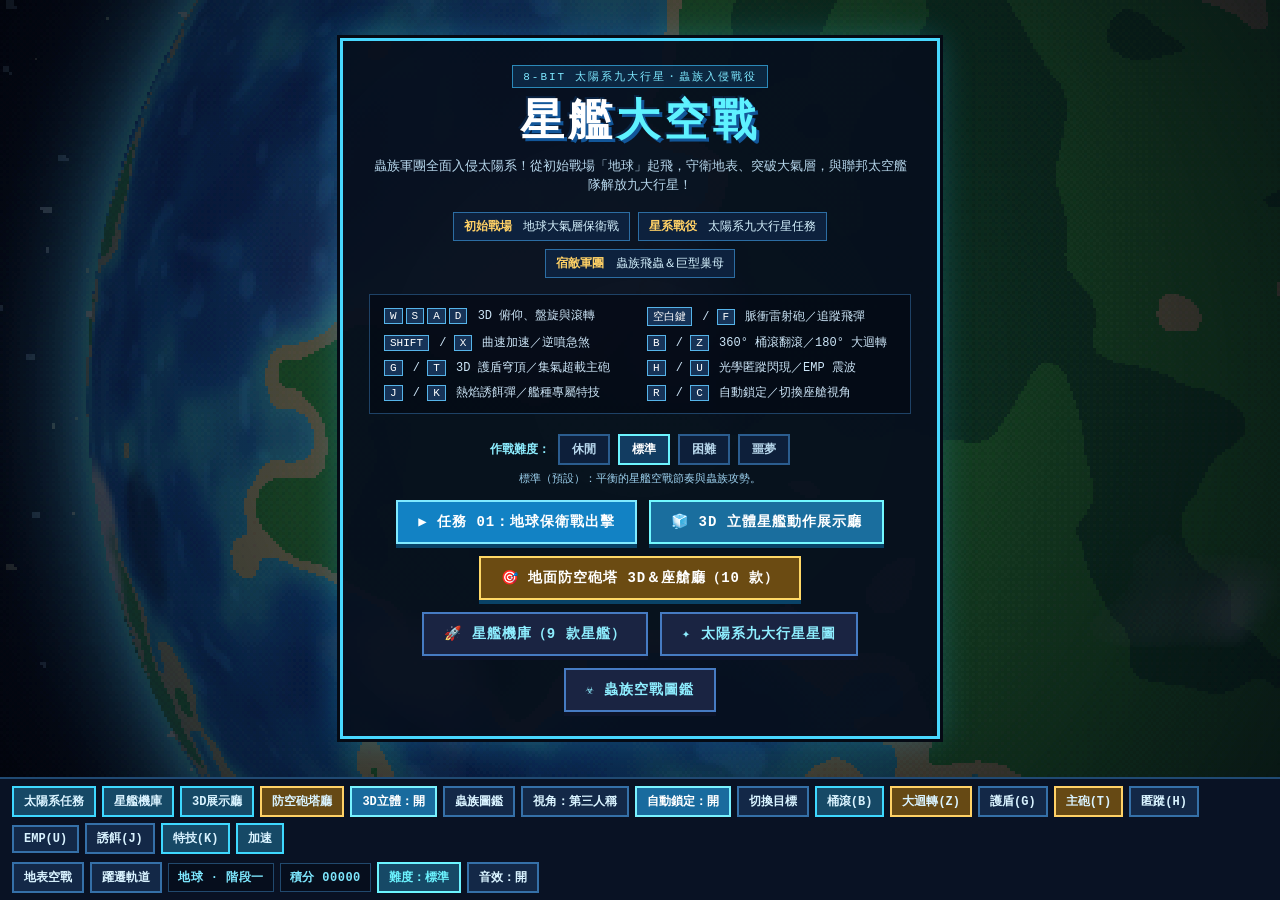
==== index.html @ 9f3e44ab "Initial deploy: Starship Air Combat web game" ====
<!DOCTYPE html>
<html lang="zh-Hant">
<head>
  <meta charset="UTF-8" />
  <meta name="viewport" content="width=device-width, initial-scale=1.0, maximum-scale=1.0, user-scalable=no" />
  <title>星艦大空戰｜太陽系九大行星蟲族戰役</title>
  <link rel="stylesheet" href="style.css" />
</head>
<body>
  <div id="game-shell">
    <!-- 雙層像素畫布：底層 WebGL 九大行星與太空，上層 3D 星艦／蟲族與座艙儀表 -->
    <div id="viewport-wrap">
      <canvas id="gl-canvas"></canvas>
      <canvas id="fx-canvas"></canvas>

      <!-- 高清晰科幻全息戰鬥 HUD 覆蓋層（敵人於上方、技能於底部、斜切裝甲全息風格） -->
      <div id="battle-hud" class="hidden">
        <!-- 四角全息護目鏡裝飾框線 -->
        <div class="visor-corner tl"></div>
        <div class="visor-corner tr"></div>
        <div class="visor-corner bl"></div>
        <div class="visor-corner br"></div>

        <!-- 左上：艦體核心全息儀表 -->
        <div id="hud-player" class="hud-panel sci-panel">
          <div class="hud-panel-head">
            <span class="hud-dot"></span>
            <span>艦體核心 // CORE</span>
            <span class="hud-tag cyan" id="hud-ship-name">微型戰機</span>
          </div>
          <div class="hud-row">
            <span class="hud-lbl cyan">護盾</span>
            <div class="hud-bar-track seg"><div id="hud-shield-fill" class="hud-bar-fill shield"></div></div>
            <span id="hud-shield-val" class="hud-num">100</span>
          </div>
          <div class="hud-row">
            <span class="hud-lbl green">裝甲</span>
            <div class="hud-bar-track seg"><div id="hud-hp-fill" class="hud-bar-fill hp"></div></div>
            <span id="hud-hp-val" class="hud-num">100</span>
          </div>
          <div class="hud-subrow">
            <span class="hud-tag warn" id="hud-missiles">飛彈 6/6</span>
            <span class="hud-mini-status" id="hud-lock-state">火控：連線中</span>
          </div>
        </div>

        <!-- 正上方：蟲族生體鎖定掃描儀（顯示敵人於上方） -->
        <div id="hud-target" class="hud-panel sci-panel target-panel hidden">
          <div class="hud-target-icon-wrap">
            <div id="hud-target-sprite" class="hud-target-sprite"></div>
            <div class="bio-scanline"></div>
          </div>
          <div class="hud-target-info">
            <div class="hud-target-top">
              <span id="hud-target-name" class="hud-target-name">飛螳</span>
              <span id="hud-target-lock" class="hud-lock-pill">鎖定完成</span>
              <span id="hud-target-dist" class="hud-target-dist">850m</span>
            </div>
            <div class="hud-bar-track seg target-track">
              <div id="hud-target-hp-fill" class="hud-bar-fill enemy"></div>
            </div>
            <div class="hud-target-bot">
              <span id="hud-target-act" class="hud-target-act">拍翼巡航</span>
              <span id="hud-target-pct" class="hud-num">100%</span>
            </div>
          </div>
        </div>

        <!-- 右上：軌道航電遙測儀表 -->
        <div id="hud-flight" class="hud-panel sci-panel flight-panel">
          <div class="hud-panel-head">
            <span class="hud-dot amber"></span>
            <span>航電遙測 // NAV</span>
            <span class="hud-diff-tag" id="hud-diff-badge">標準</span>
          </div>
          <div class="hud-telemetry"><span>速度</span><strong id="hud-speed">744</strong></div>
          <div class="hud-thrust-track"><div id="hud-thrust-fill" class="hud-thrust-fill"></div></div>
          <div class="hud-telemetry"><span>高度</span><strong id="hud-alt">480m</strong></div>
          <div class="hud-telemetry"><span>空域</span><strong id="hud-zone" class="gold">地球・地表</strong></div>
          <div id="hud-boost-tag" class="hud-boost-tag hidden">⚡ 曲速引擎超載中</div>
        </div>

        <!-- 正下方：8 項科幻戰術技能甲板（移至最下方，附動態冷卻條） -->
        <div id="hud-skills">
          <button class="skill-chip ready" data-skill="roll" id="sk-roll"><span class="sk-key"><i class="sk-kbd">B</i>桶滾</span><span class="sk-st">就緒</span><span class="sk-prog"></span></button>
          <button class="skill-chip ready" data-skill="uturn" id="sk-uturn"><span class="sk-key"><i class="sk-kbd">Z</i>迴轉</span><span class="sk-st">就緒</span><span class="sk-prog"></span></button>
          <button class="skill-chip ready" data-skill="shield" id="sk-shield"><span class="sk-key"><i class="sk-kbd">G</i>護盾</span><span class="sk-st">就緒</span><span class="sk-prog"></span></button>
          <button class="skill-chip ready" data-skill="beam" id="sk-beam"><span class="sk-key"><i class="sk-kbd">T</i>主砲</span><span class="sk-st">就緒</span><span class="sk-prog"></span></button>
          <button class="skill-chip ready" data-skill="cloak" id="sk-cloak"><span class="sk-key"><i class="sk-kbd">H</i>匿蹤</span><span class="sk-st">就緒</span><span class="sk-prog"></span></button>
          <button class="skill-chip ready" data-skill="emp" id="sk-emp"><span class="sk-key"><i class="sk-kbd">U</i>EMP</span><span class="sk-st">就緒</span><span class="sk-prog"></span></button>
          <button class="skill-chip ready" data-skill="flares" id="sk-flares"><span class="sk-key"><i class="sk-kbd">J</i>誘餌</span><span class="sk-st">就緒</span><span class="sk-prog"></span></button>
          <button class="skill-chip ready" data-skill="overdrive" id="sk-overdrive"><span class="sk-key"><i class="sk-kbd">K</i>特技</span><span class="sk-st">就緒</span><span class="sk-prog"></span></button>
        </div>
      </div>

      <!-- 頂部艦隊無線電通訊列 -->
      <div id="comms-bar" class="hidden">
        <div class="comms-badge" id="comms-sender">艦隊總部</div>
        <div class="comms-text" id="comms-text">星艦引擎預熱完成，準備出擊！</div>
      </div>

      <!-- 敵軍蟲族巢母血量條 -->
      <div id="boss-bar" class="hidden">
        <div class="boss-label">
          <span id="boss-name">先鋒蟲族巢母・吞噬者</span>
          <span id="boss-pct">100%</span>
        </div>
        <div class="boss-track">
          <div class="boss-fill" id="boss-fill"></div>
        </div>
      </div>

      <!-- 開始畫面 -->
      <div id="title-overlay" class="overlay">
        <div class="title-card">
          <div class="pixel-tag">8-BIT 太陽系九大行星・蟲族入侵戰役</div>
          <h1>星艦<span>大空戰</span></h1>
          <p class="subtitle">蟲族軍團全面入侵太陽系！從初始戰場「地球」起飛，守衛地表、突破大氣層，與聯邦太空艦隊解放九大行星！</p>

          <div class="stage-preview">
            <div class="stage-pill"><span>初始戰場</span> 地球大氣層保衛戰</div>
            <div class="stage-pill"><span>星系戰役</span> 太陽系九大行星任務</div>
            <div class="stage-pill"><span>宿敵軍團</span> 蟲族飛蟲＆巨型巢母</div>
          </div>

          <div class="controls-grid">
            <div><kbd>W</kbd><kbd>S</kbd><kbd>A</kbd><kbd>D</kbd> 3D 俯仰、盤旋與滾轉</div>
            <div><kbd>空白鍵</kbd> / <kbd>F</kbd> 脈衝雷射砲／追蹤飛彈</div>
            <div><kbd>SHIFT</kbd> / <kbd>X</kbd> 曲速加速／逆噴急煞</div>
            <div><kbd>B</kbd> / <kbd>Z</kbd> 360° 桶滾翻滾／180° 大迴轉</div>
            <div><kbd>G</kbd> / <kbd>T</kbd> 3D 護盾穹頂／集氣超載主砲</div>
            <div><kbd>H</kbd> / <kbd>U</kbd> 光學匿蹤閃現／EMP 震波</div>
            <div><kbd>J</kbd> / <kbd>K</kbd> 熱焰誘餌彈／艦種專屬特技</div>
            <div><kbd>R</kbd> / <kbd>C</kbd> 自動鎖定／切換座艙視角</div>
          </div>

          <div class="diff-selector" id="title-diff-selector">
            <span class="diff-title">作戰難度：</span>
            <button class="diff-btn" data-diff="easy">休閒</button>
            <button class="diff-btn active" data-diff="normal">標準</button>
            <button class="diff-btn" data-diff="hard">困難</button>
            <button class="diff-btn" data-diff="hell">噩夢</button>
          </div>
          <div class="diff-desc" id="title-diff-desc">平衡的星艦空戰節奏與蟲族攻勢。</div>

          <div class="title-actions">
            <button id="btn-start" class="pixel-btn primary">▶ 任務 01：地球保衛戰出擊</button>
            <a href="starships_3d.html" class="pixel-btn primary" style="text-decoration:none;background:#1a6e9e;border-color:#72f8ff;">🧊 3D 立體星艦動作展示廳</a>
            <a href="turrets_3d.html" class="pixel-btn primary" style="text-decoration:none;background:#6b4b12;border-color:#ffd866;">🎯 地面防空砲塔 3D＆座艙廳（10 款）</a>
            <button id="btn-open-hangar-title" class="pixel-btn secondary">🚀 星艦機庫（9 款星艦）</button>
            <button id="btn-open-map-title" class="pixel-btn secondary">✦ 太陽系九大行星星圖</button>
            <button id="btn-open-bestiary-title" class="pixel-btn secondary">☣ 蟲族空戰圖鑑</button>
          </div>
        </div>
      </div>

      <!-- 聯邦星艦機庫（9 款自製 8-BIT 星艦選擇視窗） -->
      <div id="hangar-overlay" class="overlay hidden">
        <div class="mission-modal hangar-modal">
          <div class="mission-header">
            <div>
              <div class="pixel-tag">太陽系聯邦船塢 · 9 款 8-BIT 太空艦隊戰艦</div>
              <h2>聯邦星艦機庫（選擇駕駛座駕）</h2>
            </div>
            <div class="mission-header-right">
              <div class="liberation-pill" id="current-ship-pill">目前座駕：微型戰機</div>
              <a href="starships_3d.html" class="dock-btn accent" style="text-decoration:none;">🧊 3D 動作展示廳</a>
              <button id="btn-close-hangar" class="dock-btn">✕ 關閉</button>
            </div>
          </div>
          <p class="mission-intro">
            點擊任一款星艦立即切換為你的出擊座駕！其餘主力艦、戰列艦、巡洋艦、航空母艦與科學艦也會在太空軌道戰中以友軍艦隊身份並肩作戰！
          </p>
          <div id="hangar-grid" class="hangar-grid"></div>
        </div>
      </div>

      <!-- 蟲族生物階層圖鑑視窗 -->
      <div id="bestiary-overlay" class="overlay hidden">
        <div class="mission-modal bestiary-modal">
          <div class="mission-header">
            <div>
              <div class="pixel-tag">聯邦情報局檔案 · 3D 8-BIT ZERG AERIAL SWARM</div>
              <h2>蟲族 3D 立體空戰生物圖鑑（全 10 階 × 10 種動作）</h2>
            </div>
            <div class="mission-header-right">
              <div class="liberation-pill">3D 立體 8-BIT・10 動作實機動畫</div>
              <button id="btn-close-bestiary" class="dock-btn">✕ 關閉</button>
            </div>
          </div>
          <div id="bestiary-actions" class="bestiary-actions"></div>
          <div class="bestiary-scroll">
            <div id="bestiary-grid" class="bestiary-grid"></div>
          </div>
        </div>
      </div>

      <!-- 太陽系九大行星任務星圖視窗 -->
      <div id="mission-overlay" class="overlay hidden">
        <div class="mission-modal">
          <div class="mission-header">
            <div>
              <div class="pixel-tag">太陽系防禦指揮中心 · 蟲族入侵戰況</div>
              <h2>九大行星戰役星圖</h2>
            </div>
            <div class="mission-header-right">
              <div class="liberation-pill" id="liberation-progress">太陽系解放：0 / 9 行星</div>
              <button id="btn-close-map" class="dock-btn">✕ 關閉</button>
            </div>
          </div>
          <p class="mission-intro">
            【戰情簡報】跨星系蟲族自冥王星蟲洞湧入太陽系，首要目標直指人類母星「地球」。請優先完成地球防禦任務，再逐一光復九大行星！
            <span class="future-note">（已預留擴充架構：後續將加入「地表防空射擊戰艦」、「大型星艦砲塔射擊」與自訂戰艦／蟲族圖檔）</span>
          </p>
          <div id="mission-grid" class="mission-grid"></div>
        </div>
      </div>

      <!-- 結算畫面 -->
      <div id="end-overlay" class="overlay hidden">
        <div class="title-card">
          <div class="pixel-tag" id="end-tag">作戰任務報告</div>
          <h2 id="end-title">行星防線光復！</h2>
          <p id="end-desc" class="subtitle"></p>
          <div class="stats-row">
            <div class="stat-box"><span>殲滅蟲族單位</span><strong id="stat-kills">0</strong></div>
            <div class="stat-box"><span>擊沉大型巢艦</span><strong id="stat-caps">0</strong></div>
            <div class="stat-box"><span>作戰總積分</span><strong id="stat-score">0</strong></div>
          </div>
          <div class="title-actions">
            <button id="btn-next-mission" class="pixel-btn primary hidden">▶ 前往下一行星任務</button>
            <button id="btn-restart" class="pixel-btn secondary">↻ 重打本行星任務</button>
            <button id="btn-open-map-end" class="pixel-btn secondary">✦ 太陽系星圖</button>
          </div>
        </div>
      </div>
    </div>

    <!-- 底部復古控制台 -->
    <div id="control-dock">
      <div class="dock-group">
        <button id="btn-missions" class="dock-btn accent" title="開啟太陽系九大行星任務星圖">太陽系任務</button>
        <button id="btn-hangar" class="dock-btn accent" title="開啟 9 款聯邦星艦機庫">星艦機庫</button>
        <a href="starships_3d.html" class="dock-btn accent" style="text-decoration:none;" title="開啟 3D 立體星艦 14 種動作展示廳">3D展示廳</a>
        <a href="turrets_3d.html" class="dock-btn warn" style="text-decoration:none;" title="開啟 10 款地面防空砲塔 3D、動作圖與坐進座艙射擊模擬">防空砲塔廳</a>
        <button id="btn-3d-mode" class="dock-btn active" title="切換 3D 立體模型 / 2D 像素圖示">3D立體：開</button>
        <button id="btn-bestiary" class="dock-btn" title="檢視全 10 階空戰蟲族圖鑑">蟲族圖鑑</button>
        <button id="btn-cam" class="dock-btn" title="切換視角 (C)">視角：第三人稱</button>
        <button id="btn-autolock" class="dock-btn active" title="自動鎖定開關 (R)">自動鎖定：開</button>
        <button id="btn-next-target" class="dock-btn" title="切換鎖定目標 (Tab)">切換目標</button>
        <button id="btn-roll" class="dock-btn accent" title="360° 桶滾閃避翻滾 (B)">桶滾(B)</button>
        <button id="btn-uturn" class="dock-btn warn" title="180° 戰術大迴轉 (Z)">大迴轉(Z)</button>
        <button id="btn-shield" class="dock-btn" title="展開 3D 能量護盾穹頂 (G)">護盾(G)</button>
        <button id="btn-beam" class="dock-btn warn" title="集氣超載貫穿主砲 (T)">主砲(T)</button>
        <button id="btn-cloak" class="dock-btn" title="光學匿蹤與相位閃現 (H)">匿蹤(H)</button>
        <button id="btn-emp" class="dock-btn" title="釋放 EMP 電磁震波 (U)">EMP(U)</button>
        <button id="btn-flares" class="dock-btn" title="施放熱焰誘餌彈 (J)">誘餌(J)</button>
        <button id="btn-overdrive" class="dock-btn accent" title="艦種專屬特技展開 (K)">特技(K)</button>
        <button id="btn-boost" class="dock-btn accent" title="按住加速推進 (Shift)">加速</button>
      </div>
      <div class="dock-group">
        <button id="btn-zone-earth" class="dock-btn" title="返回本行星地表空戰區">地表空戰</button>
        <button id="btn-zone-space" class="dock-btn" title="直接飛升至本行星軌道艦隊戰區">躍遷軌道</button>
        <span class="dock-readout" id="dock-mission">地球 · 階段一</span>
        <span class="dock-readout" id="dock-score">積分 00000</span>
        <button id="btn-diff" class="dock-btn accent" title="點擊切換遊戲難度（休閒／標準／困難／噩夢）">難度：標準</button>
        <button id="btn-fire-laser" class="dock-btn danger mobile-only">雷射砲</button>
        <button id="btn-fire-missile" class="dock-btn warn mobile-only">追蹤飛彈</button>
        <button id="btn-mute" class="dock-btn" title="音效開關 (M)">音效：開</button>
      </div>
    </div>

    <!-- 觸控虛擬搖桿（行動裝置自動顯示） -->
    <div id="touch-pad" class="hidden">
      <div id="touch-knob"></div>
    </div>
  </div>

  <!-- 模組腳本 -->
  <script src="js/math.js"></script>
  <script src="js/audio.js"></script>
  <script src="js/missions.js"></script>
  <script src="js/sprites.js"></script>
  <script src="js/planet_gl.js"></script>
  <script src="js/models.js"></script>
  <script src="js/renderer3d.js"></script>
  <script src="js/cockpit.js"></script>
  <script src="js/game.js"></script>
</body>
</html>
---- style.css ----
* {
  box-sizing: border-box;
  margin: 0;
  padding: 0;
  user-select: none;
  -webkit-user-select: none;
}

html, body {
  width: 100%;
  height: 100%;
  overflow: hidden;
  background: #050811;
  color: #e6f4ff;
  font-family: "Courier New", "Consolas", "Noto Sans TC", monospace;
}

#game-shell {
  width: 100vw;
  height: 100vh;
  display: flex;
  flex-direction: column;
  background: #060a14;
}

#viewport-wrap {
  position: relative;
  flex: 1;
  width: 100%;
  overflow: hidden;
  background: #02040a;
}

#gl-canvas,
#fx-canvas {
  position: absolute;
  inset: 0;
  width: 100%;
  height: 100%;
  display: block;
  image-rendering: pixelated;
  image-rendering: crisp-edges;
}

#fx-canvas {
  pointer-events: auto;
  cursor: crosshair;
}

/* Radio Comms Bar (cleanly stacked below top Enemy Target HUD) */
#comms-bar {
  position: absolute;
  top: 90px;
  left: 50%;
  transform: translateX(-50%);
  z-index: 15;
  display: flex;
  align-items: center;
  gap: 10px;
  background: rgba(6, 16, 32, 0.92);
  border: 2px solid #38d9ff;
  box-shadow: 0 0 0 2px #040812, 0 4px 16px rgba(0, 0, 0, 0.65);
  padding: 5px 12px;
  max-width: min(520px, 86vw);
  pointer-events: none;
}

.comms-badge {
  background: #1790d0;
  color: #fff;
  font-size: 11px;
  font-weight: 700;
  letter-spacing: 1px;
  padding: 2px 7px;
  white-space: nowrap;
}

.comms-badge.alert {
  background: #d93848;
  animation: blink 0.7s steps(2, start) infinite;
}

.comms-text {
  font-size: 12px;
  line-height: 1.35;
  color: #e6f9ff;
  letter-spacing: 0.5px;
}

@keyframes blink {
  50% { opacity: 0.45; }
}

/* Boss Health Bar */
#boss-bar {
  position: absolute;
  top: 132px;
  left: 50%;
  transform: translateX(-50%);
  z-index: 14;
  width: min(360px, 50vw);
  background: rgba(14, 6, 12, 0.92);
  border: 2px solid #ff4757;
  padding: 4px 8px;
  pointer-events: none;
}

/* Crisp High-Contrast Sci-Fi Holographic Battle HUD Overlay */
#battle-hud {
  position: absolute;
  inset: 0;
  z-index: 13;
  pointer-events: none;
}

/* Subtle Sci-Fi Visor Corner Brackets */
.visor-corner {
  position: absolute;
  width: 24px;
  height: 24px;
  border-color: rgba(78, 224, 255, 0.42);
  border-style: solid;
  pointer-events: none;
}
.visor-corner.tl { top: 4px; left: 4px; border-width: 2px 0 0 2px; }
.visor-corner.tr { top: 4px; right: 4px; border-width: 2px 2px 0 0; }
.visor-corner.bl { bottom: 4px; left: 4px; border-width: 0 0 2px 2px; }
.visor-corner.br { bottom: 4px; right: 4px; border-width: 0 2px 2px 0; }

.hud-panel {
  position: absolute;
  background:
    repeating-linear-gradient(
      0deg,
      rgba(90, 225, 255, 0.035) 0px,
      rgba(90, 225, 255, 0.035) 1px,
      transparent 1px,
      transparent 3px
    ),
    linear-gradient(155deg, rgba(6, 22, 44, 0.88), rgba(3, 10, 24, 0.92));
  border: 1px solid rgba(72, 218, 255, 0.72);
  box-shadow:
    inset 0 0 14px rgba(56, 210, 255, 0.16),
    0 0 16px rgba(18, 130, 210, 0.28);
  backdrop-filter: blur(4px);
  -webkit-backdrop-filter: blur(4px);
  padding: 8px 12px;
  color: #f0f9ff;
  font-family: "Noto Sans TC", "Microsoft JhengHei", "Consolas", monospace;
}

.sci-panel {
  clip-path: polygon(
    10px 0, 100% 0, 100% calc(100% - 10px),
    calc(100% - 10px) 100%, 0 100%, 0 10px
  );
}

.sci-panel::before {
  content: "";
  position: absolute;
  top: 0;
  left: 10px;
  right: 0;
  height: 2px;
  background: linear-gradient(90deg, #5ef2ff, rgba(94, 242, 255, 0.15));
  pointer-events: none;
}

.hud-panel-head {
  display: flex;
  align-items: center;
  gap: 6px;
  font-size: 10px;
  font-weight: 700;
  letter-spacing: 1px;
  color: #7ee8ff;
  border-bottom: 1px solid rgba(72, 218, 255, 0.25);
  padding-bottom: 4px;
  margin-bottom: 2px;
}

.hud-panel-head .hud-tag,
.hud-panel-head .hud-diff-tag {
  margin-left: auto;
  font-size: 11px;
}

.hud-diff-tag {
  padding: 0 5px;
  border: 1px solid rgba(108, 244, 255, 0.55);
  background: rgba(14, 48, 78, 0.7);
  color: #6cf4ff;
  font-weight: 700;
}

/* Difficulty Selector on Title Screen & Hangar Ability Tags */
.diff-selector {
  display: flex;
  flex-wrap: wrap;
  align-items: center;
  justify-content: center;
  gap: 8px;
  margin-bottom: 6px;
}

.diff-title {
  font-size: 12px;
  font-weight: 700;
  color: #8eeeff;
}

.diff-btn {
  font-family: inherit;
  font-size: 12px;
  font-weight: 700;
  padding: 5px 12px;
  background: #0d1f3a;
  border: 2px solid #2b5d8f;
  color: #b7d7ec;
  cursor: pointer;
}

.diff-btn:hover {
  border-color: #6cf4ff;
  color: #fff;
}

.diff-btn.active[data-diff="easy"] { background: #103b25; border-color: #7effa8; color: #7effa8; }
.diff-btn.active[data-diff="normal"] { background: #123c61; border-color: #6cf4ff; color: #ffffff; }
.diff-btn.active[data-diff="hard"] { background: #523d0a; border-color: #ffd166; color: #ffea61; }
.diff-btn.active[data-diff="hell"] { background: #591122; border-color: #ff5c7a; color: #ff99ab; }

.diff-desc {
  font-size: 11px;
  color: #9ed2f0;
  margin-bottom: 14px;
}

.ship-ability-box {
  background: rgba(10, 28, 48, 0.78);
  border: 1px solid #296b99;
  padding: 5px 7px;
  font-size: 10px;
  line-height: 1.4;
  color: #d6f2ff;
}

.ship-ability-box strong {
  color: #ffea61;
}

.hud-dot {
  width: 6px;
  height: 6px;
  border-radius: 50%;
  background: #5ef2ff;
  box-shadow: 0 0 6px #5ef2ff;
  animation: pulseDot 1.6s ease-in-out infinite;
}

.hud-dot.amber {
  background: #ffd166;
  box-shadow: 0 0 6px #ffd166;
}

@keyframes pulseDot {
  0%, 100% { opacity: 1; transform: scale(1); }
  50% { opacity: 0.45; transform: scale(0.8); }
}

#hud-player {
  top: 12px;
  left: 14px;
  width: 240px;
  display: flex;
  flex-direction: column;
  gap: 6px;
}

.hud-row {
  display: flex;
  align-items: center;
  gap: 8px;
}

.hud-lbl {
  font-size: 12px;
  font-weight: 700;
  white-space: nowrap;
  text-shadow: 0 0 6px rgba(72, 224, 255, 0.45), 1px 1px 0 #000;
}

.hud-lbl.cyan { color: #72f6ff; }
.hud-lbl.green { color: #7dff9b; }

.hud-bar-track {
  position: relative;
  flex: 1;
  height: 10px;
  background: rgba(6, 18, 34, 0.9);
  border: 1px solid rgba(72, 200, 255, 0.45);
  overflow: hidden;
}

.hud-bar-track.seg::after {
  content: "";
  position: absolute;
  inset: 0;
  background: repeating-linear-gradient(
    90deg,
    transparent 0px,
    transparent 7px,
    rgba(4, 10, 22, 0.65) 7px,
    rgba(4, 10, 22, 0.65) 9px
  );
  pointer-events: none;
}

.hud-bar-fill {
  height: 100%;
  width: 100%;
  transition: width 0.08s linear;
}

.hud-bar-fill.shield {
  background: linear-gradient(90deg, #1b9dff, #7ef9ff);
  box-shadow: 0 0 8px rgba(94, 242, 255, 0.7);
}
.hud-bar-fill.hp {
  background: linear-gradient(90deg, #1fd46b, #85ffae);
  box-shadow: 0 0 8px rgba(105, 255, 160, 0.55);
}
.hud-bar-fill.hp.low {
  background: linear-gradient(90deg, #e63946, #ff6b7a);
  box-shadow: 0 0 10px rgba(255, 72, 92, 0.85);
}
.hud-bar-fill.enemy {
  background: linear-gradient(90deg, #3de06a, #b2ff59);
  box-shadow: 0 0 8px rgba(124, 255, 107, 0.65);
}
.hud-bar-fill.enemy.boss {
  background: linear-gradient(90deg, #ff2474, #ff7bb0);
  box-shadow: 0 0 10px rgba(255, 56, 140, 0.75);
}

.hud-num {
  font-size: 12px;
  font-weight: 700;
  font-variant-numeric: tabular-nums;
  color: #ffffff;
  min-width: 30px;
  text-align: right;
  text-shadow: 0 0 6px rgba(120, 230, 255, 0.4), 1px 1px 0 #000;
}

.hud-subrow {
  display: flex;
  align-items: center;
  justify-content: space-between;
  gap: 6px;
  margin-top: 1px;
}

.hud-tag {
  font-size: 12px;
  font-weight: 700;
  text-shadow: 1px 1px 0 #000;
}
.hud-tag.warn { color: #ffd659; }
.hud-tag.cyan { color: #8af4ff; }

.hud-mini-status {
  font-size: 10px;
  font-weight: 700;
  color: #7effc6;
  letter-spacing: 0.5px;
}

/* TOP-CENTER Sci-Fi Biometric Enemy Target Scanner */
.target-panel {
  top: 12px;
  left: 50%;
  transform: translateX(-50%);
  width: min(330px, 42vw);
  min-width: 255px;
  display: flex;
  align-items: center;
  gap: 10px;
  border-color: rgba(98, 255, 138, 0.78);
  background:
    repeating-linear-gradient(
      0deg,
      rgba(98, 255, 138, 0.04) 0px,
      rgba(98, 255, 138, 0.04) 1px,
      transparent 1px,
      transparent 3px
    ),
    linear-gradient(155deg, rgba(6, 28, 18, 0.90), rgba(3, 14, 10, 0.94));
  box-shadow:
    inset 0 0 14px rgba(80, 255, 140, 0.16),
    0 0 18px rgba(48, 210, 110, 0.25);
  padding: 7px 11px;
}

.target-panel::before {
  background: linear-gradient(90deg, #62ff8a, rgba(98, 255, 138, 0.12));
}

.target-panel.locked {
  border-color: #ffea61;
  box-shadow:
    inset 0 0 16px rgba(255, 234, 97, 0.18),
    0 0 18px rgba(255, 234, 97, 0.35);
}

.target-panel.locked::before {
  background: linear-gradient(90deg, #ffea61, rgba(255, 234, 97, 0.15));
}

.hud-target-icon-wrap {
  position: relative;
  width: 54px;
  height: 54px;
  flex: 0 0 54px;
  background: radial-gradient(circle at center, rgba(38, 115, 72, 0.32), rgba(4, 14, 10, 0.95));
  border: 1px solid rgba(98, 255, 138, 0.6);
  display: flex;
  align-items: center;
  justify-content: center;
  overflow: hidden;
}

.bio-scanline {
  position: absolute;
  left: 0;
  right: 0;
  height: 2px;
  background: rgba(110, 255, 160, 0.75);
  box-shadow: 0 0 8px #6effa0;
  animation: bioScan 2.1s linear infinite;
  pointer-events: none;
}

@keyframes bioScan {
  0% { top: -2px; opacity: 0.2; }
  20% { opacity: 0.95; }
  80% { opacity: 0.95; }
  100% { top: 54px; opacity: 0.2; }
}

.hud-target-sprite {
  width: 48px;
  height: 48px;
  background-repeat: no-repeat;
  background-size: 480px 48px;
  image-rendering: pixelated;
  image-rendering: crisp-edges;
}

.hud-target-info {
  flex: 1;
  min-width: 0;
  display: flex;
  flex-direction: column;
  gap: 5px;
}

.hud-target-top,
.hud-target-bot {
  display: flex;
  align-items: center;
  justify-content: space-between;
  gap: 6px;
}

.hud-target-name {
  font-size: 14px;
  font-weight: 700;
  color: #ffffff;
  text-shadow: 0 0 8px rgba(120, 255, 160, 0.45), 1px 1px 0 #000;
  white-space: nowrap;
  overflow: hidden;
  text-overflow: ellipsis;
}

.hud-lock-pill {
  font-size: 11px;
  font-weight: 700;
  padding: 1px 7px;
  background: rgba(16, 62, 38, 0.85);
  border: 1px solid #62ff8a;
  color: #9effb8;
  white-space: nowrap;
}

.hud-lock-pill.full {
  background: rgba(98, 72, 6, 0.92);
  border-color: #ffea61;
  color: #ffea61;
  box-shadow: 0 0 8px rgba(255, 234, 97, 0.45);
}

.hud-target-dist {
  font-size: 12px;
  font-weight: 700;
  font-variant-numeric: tabular-nums;
  color: #d7f7ff;
}

.target-track {
  height: 9px;
  background: #240c12;
  border-color: rgba(100, 230, 140, 0.55);
}

.hud-target-act {
  font-size: 12px;
  font-weight: 700;
  color: #ffd659;
  text-shadow: 0 0 6px rgba(255, 214, 89, 0.35), 1px 1px 0 #000;
}

/* Top-Right Sci-Fi Flight Telemetry */
.flight-panel {
  top: 12px;
  right: 14px;
  width: 210px;
  display: flex;
  flex-direction: column;
  gap: 4px;
}

.hud-telemetry {
  display: flex;
  justify-content: space-between;
  align-items: center;
  font-size: 12px;
  text-shadow: 1px 1px 0 #000;
}

.hud-telemetry span {
  color: #7ee8ff;
  font-weight: 700;
}

.hud-telemetry strong {
  color: #ffffff;
  font-size: 14px;
  font-variant-numeric: tabular-nums;
  text-shadow: 0 0 8px rgba(94, 242, 255, 0.45);
}

.hud-telemetry strong.gold {
  color: #ffe478;
  font-size: 13px;
}

.hud-thrust-track {
  width: 100%;
  height: 5px;
  background: rgba(6, 18, 34, 0.9);
  border: 1px solid rgba(72, 200, 255, 0.4);
  overflow: hidden;
  margin-bottom: 2px;
}

.hud-thrust-fill {
  height: 100%;
  width: 45%;
  background: linear-gradient(90deg, #1ca6ff, #5ef2ff, #ffd659);
  box-shadow: 0 0 8px #5ef2ff;
  transition: width 0.08s linear;
}

.hud-boost-tag {
  margin-top: 2px;
  text-align: center;
  font-size: 11px;
  font-weight: 700;
  letter-spacing: 1px;
  color: #031524;
  background: linear-gradient(90deg, #5ef2ff, #a3fbff);
  box-shadow: 0 0 12px rgba(94, 242, 255, 0.75);
  padding: 2px 6px;
}

/* BOTTOM-CENTER Sci-Fi Angled 8-Skill Tactical Deck */
#hud-skills {
  position: absolute;
  bottom: 10px;
  left: 14px;
  right: 114px; /* clear of bottom-right holographic radar */
  display: flex;
  flex-wrap: wrap;
  justify-content: center;
  gap: 7px;
  pointer-events: none;
}

.skill-chip {
  position: relative;
  pointer-events: auto;
  cursor: pointer;
  min-width: 78px;
  padding: 5px 8px 7px;
  background: linear-gradient(175deg, rgba(8, 28, 54, 0.90), rgba(4, 12, 26, 0.94));
  border: 1px solid rgba(72, 218, 255, 0.8);
  box-shadow:
    inset 0 0 10px rgba(62, 208, 255, 0.16),
    0 0 10px rgba(32, 165, 235, 0.28);
  clip-path: polygon(
    7px 0, 100% 0, 100% calc(100% - 7px),
    calc(100% - 7px) 100%, 0 100%, 0 7px
  );
  display: flex;
  flex-direction: column;
  align-items: center;
  gap: 2px;
  font-family: "Noto Sans TC", "Microsoft JhengHei", monospace;
  overflow: hidden;
  transition: transform 0.08s, box-shadow 0.1s;
}

.skill-chip:hover {
  transform: translateY(-2px);
  border-color: #aef9ff;
  box-shadow: inset 0 0 14px rgba(100, 240, 255, 0.28), 0 0 14px rgba(94, 242, 255, 0.55);
}

.skill-chip .sk-key {
  display: inline-flex;
  align-items: center;
  gap: 4px;
  font-size: 12px;
  font-weight: 700;
  color: #ffffff;
  text-shadow: 0 0 6px rgba(94, 242, 255, 0.35), 1px 1px 0 #000;
  white-space: nowrap;
}

.skill-chip .sk-kbd {
  font-style: normal;
  font-size: 10px;
  font-weight: 700;
  color: #041320;
  background: #6cf4ff;
  padding: 0 4px;
  line-height: 1.35;
}

.skill-chip .sk-st {
  font-size: 11px;
  font-weight: 700;
  color: #7effb2;
  text-shadow: 1px 1px 0 #000;
}

.skill-chip .sk-prog {
  position: absolute;
  left: 0;
  bottom: 0;
  height: 3px;
  width: 100%;
  background: linear-gradient(90deg, #32c8ff, #7effb2);
  box-shadow: 0 0 6px #5ef2ff;
  transition: width 0.08s linear;
}

.skill-chip.active {
  background: linear-gradient(175deg, rgba(122, 86, 8, 0.94), rgba(56, 36, 4, 0.96));
  border-color: #ffea61;
  box-shadow: inset 0 0 14px rgba(255, 234, 97, 0.3), 0 0 16px rgba(255, 234, 97, 0.6);
}

.skill-chip.active .sk-kbd { background: #ffea61; color: #1f1400; }
.skill-chip.active .sk-key { color: #ffea61; }
.skill-chip.active .sk-st { color: #ffffff; }
.skill-chip.active .sk-prog { background: #ffea61; box-shadow: 0 0 8px #ffea61; }

.skill-chip.cooling {
  background: linear-gradient(175deg, rgba(12, 18, 30, 0.86), rgba(6, 10, 18, 0.9));
  border-color: rgba(74, 108, 144, 0.55);
  box-shadow: none;
}

.skill-chip.cooling .sk-kbd { background: #3b5573; color: #c8dced; }
.skill-chip.cooling .sk-key { color: #8fa9c4; }
.skill-chip.cooling .sk-st { color: #ff8e72; }
.skill-chip.cooling .sk-prog { background: #ff8e72; box-shadow: none; }

@media (max-width: 960px) {
  #hud-player { width: 196px; padding: 6px 8px; }
  .flight-panel { width: 174px; padding: 6px 8px; }
  .target-panel { width: 236px; min-width: 215px; }
  .skill-chip { min-width: 64px; padding: 4px 5px 6px; }
  .skill-chip .sk-key { font-size: 11px; }
  .skill-chip .sk-st { font-size: 10px; }
}

@media (max-width: 720px) {
  .target-panel { top: 96px; width: min(300px, 88vw); }
  #comms-bar { top: 170px; }
  #boss-bar { top: 216px; width: min(320px, 84vw); }
}

.boss-label {
  display: flex;
  justify-content: space-between;
  font-size: 11px;
  font-weight: 700;
  color: #ff99a4;
  margin-bottom: 4px;
  letter-spacing: 1px;
}

.boss-track {
  width: 100%;
  height: 10px;
  background: #2b0b12;
  border: 1px solid #ff6b7a;
}

.boss-fill {
  width: 100%;
  height: 100%;
  background: repeating-linear-gradient(
    90deg,
    #ff384c 0px,
    #ff384c 8px,
    #ff6f61 8px,
    #ff6f61 12px
  );
  transition: width 0.12s linear;
}

/* Overlays */
.overlay {
  position: absolute;
  inset: 0;
  z-index: 30;
  display: flex;
  align-items: center;
  justify-content: center;
  background: radial-gradient(circle at center, rgba(6, 14, 30, 0.52), rgba(2, 5, 14, 0.86));
  padding: 16px;
}

.title-card {
  width: min(600px, 95vw);
  background: rgba(7, 15, 29, 0.94);
  border: 3px solid #48d8ff;
  box-shadow: 0 0 0 3px #050a14, 0 0 32px rgba(45, 195, 255, 0.25);
  padding: 24px 26px;
  text-align: center;
}

.pixel-tag {
  display: inline-block;
  font-size: 11px;
  letter-spacing: 2px;
  color: #7ee8ff;
  border: 1px solid #2b89b8;
  background: rgba(20, 82, 130, 0.35);
  padding: 3px 10px;
  margin-bottom: 12px;
}

.title-card h1 {
  font-size: clamp(28px, 5vw, 44px);
  line-height: 1.05;
  letter-spacing: 4px;
  color: #ffffff;
  text-shadow: 3px 3px 0 #125699, -2px -2px 0 #0a2240;
  margin-bottom: 10px;
}

.title-card h1 span {
  color: #5ef2ff;
}

.title-card h2 {
  font-size: 28px;
  color: #5ef2ff;
  text-shadow: 2px 2px 0 #0e385c;
  margin-bottom: 8px;
}

.subtitle {
  font-size: 13px;
  color: #b7d7ec;
  margin-bottom: 16px;
  line-height: 1.5;
}

.stage-preview {
  display: flex;
  flex-wrap: wrap;
  justify-content: center;
  gap: 8px;
  margin-bottom: 16px;
}

.stage-pill {
  font-size: 12px;
  background: #0d213d;
  border: 1px solid #2c6da3;
  padding: 5px 10px;
  color: #d6f3ff;
}

.stage-pill span {
  color: #ffd166;
  font-weight: 700;
  margin-right: 4px;
}

.controls-grid {
  display: grid;
  grid-template-columns: repeat(2, minmax(0, 1fr));
  gap: 8px 14px;
  text-align: left;
  background: rgba(3, 9, 20, 0.72);
  border: 1px solid #1e4266;
  padding: 12px 14px;
  margin-bottom: 20px;
  font-size: 12px;
  color: #cde6f8;
}

kbd {
  display: inline-block;
  background: #173357;
  border: 1px solid #56b4e9;
  color: #ffffff;
  font-size: 11px;
  padding: 1px 5px;
  margin-right: 3px;
  font-family: inherit;
}

.title-actions {
  display: flex;
  flex-wrap: wrap;
  justify-content: center;
  gap: 12px;
}

.pixel-btn {
  font-family: inherit;
  font-size: 14px;
  font-weight: 700;
  letter-spacing: 1px;
  padding: 11px 20px;
  border: 2px solid #80eaff;
  cursor: pointer;
  transition: transform 0.08s, filter 0.08s;
}

.pixel-btn:hover {
  filter: brightness(1.15);
  transform: translateY(-1px);
}

.pixel-btn:active {
  transform: translateY(1px);
}

.pixel-btn.primary {
  background: #1282c4;
  color: #fff;
  box-shadow: 0 4px 0 #094266;
}

.pixel-btn.secondary {
  background: #1a2442;
  color: #8eeeff;
  border-color: #467bc2;
  box-shadow: 0 4px 0 #0d1429;
}

.stats-row {
  display: grid;
  grid-template-columns: repeat(3, 1fr);
  gap: 10px;
  margin: 14px 0 20px;
}

.stat-box {
  background: #0b182d;
  border: 1px solid #2b5880;
  padding: 10px 6px;
}

.stat-box span {
  display: block;
  font-size: 11px;
  color: #8ab4d4;
  margin-bottom: 4px;
}

.stat-box strong {
  font-size: 20px;
  color: #ffd166;
}

/* Bottom Control Dock */
#control-dock {
  display: flex;
  flex-wrap: wrap;
  align-items: center;
  justify-content: space-between;
  gap: 8px;
  padding: 7px 12px;
  background: #091224;
  border-top: 2px solid #204a73;
  z-index: 20;
}

.dock-group {
  display: flex;
  flex-wrap: wrap;
  align-items: center;
  gap: 6px;
}

.dock-btn {
  font-family: inherit;
  font-size: 12px;
  font-weight: 700;
  color: #d9f3ff;
  background: #132847;
  border: 2px solid #3570a8;
  padding: 5px 10px;
  cursor: pointer;
}

.dock-btn:hover {
  background: #1c3c69;
  border-color: #62cfff;
}

.dock-btn.active {
  background: #196b9e;
  border-color: #79f2ff;
  color: #fff;
}

.dock-btn.accent {
  background: #164966;
  border-color: #3ed8ff;
}

.dock-btn.danger {
  background: #6b1625;
  border-color: #ff5c77;
}

.dock-btn.warn {
  background: #664914;
  border-color: #ffd166;
}

.dock-readout {
  font-size: 12px;
  font-weight: 700;
  color: #7ee8ff;
  background: #060e1d;
  border: 1px solid #21496e;
  padding: 5px 9px;
  letter-spacing: 0.5px;
}

.mobile-only {
  display: none;
}

/* Touch Pad */
#touch-pad {
  position: fixed;
  left: 18px;
  bottom: 64px;
  width: 112px;
  height: 112px;
  border-radius: 50%;
  border: 2px solid rgba(94, 242, 255, 0.55);
  background: rgba(8, 22, 42, 0.45);
  z-index: 25;
  touch-action: none;
}

#touch-knob {
  position: absolute;
  left: 50%;
  top: 50%;
  width: 44px;
  height: 44px;
  margin-left: -22px;
  margin-top: -22px;
  border-radius: 50%;
  background: rgba(94, 242, 255, 0.72);
  border: 2px solid #fff;
}

.hidden {
  display: none !important;
}

/* Solar System 9-Planet Mission Map Modal */
.mission-modal {
  width: min(940px, 96vw);
  max-height: 88vh;
  display: flex;
  flex-direction: column;
  background: rgba(6, 13, 26, 0.96);
  border: 3px solid #48d8ff;
  box-shadow: 0 0 0 3px #040812, 0 0 36px rgba(56, 217, 255, 0.28);
  padding: 16px 18px;
}

.mission-header {
  display: flex;
  flex-wrap: wrap;
  align-items: center;
  justify-content: space-between;
  gap: 10px;
  border-bottom: 2px solid #1b3f66;
  padding-bottom: 10px;
  margin-bottom: 10px;
}

.mission-header h2 {
  font-size: 22px;
  color: #5ef2ff;
  letter-spacing: 2px;
  text-shadow: 2px 2px 0 #0c2e52;
}

.mission-header-right {
  display: flex;
  align-items: center;
  gap: 10px;
}

.liberation-pill {
  background: #0d2b24;
  border: 1px solid #4ef5b8;
  color: #7effb2;
  font-size: 12px;
  font-weight: 700;
  padding: 5px 10px;
}

.mission-intro {
  font-size: 12px;
  color: #c2dff2;
  line-height: 1.45;
  margin-bottom: 12px;
}

.future-note {
  color: #ffd166;
}

.mission-grid {
  display: grid;
  grid-template-columns: repeat(3, minmax(0, 1fr));
  gap: 10px;
  overflow-y: auto;
  padding-right: 4px;
}

.mission-card {
  background: #0b182e;
  border: 2px solid #244f7a;
  padding: 10px 11px;
  display: flex;
  flex-direction: column;
  gap: 6px;
  text-align: left;
  transition: border-color 0.1s, transform 0.1s;
}

.mission-card:hover {
  border-color: #62e5ff;
  transform: translateY(-1px);
}

.mission-card.priority {
  border-color: #ffea61;
  background: linear-gradient(180deg, rgba(22, 48, 78, 0.92), rgba(11, 24, 46, 0.95));
}

.mission-card.cleared {
  border-color: #42e695;
}

.mission-card-top {
  display: flex;
  align-items: center;
  gap: 10px;
}

.planet-orb-wrap {
  position: relative;
  width: 34px;
  height: 34px;
  flex-shrink: 0;
  display: flex;
  align-items: center;
  justify-content: center;
}

.planet-orb {
  width: 26px;
  height: 26px;
  border-radius: 50%;
  box-shadow: inset -5px -4px 0 rgba(0, 0, 0, 0.42), inset 3px 3px 0 rgba(255, 255, 255, 0.25);
  border: 2px solid rgba(255, 255, 255, 0.25);
}

.planet-ring {
  position: absolute;
  width: 40px;
  height: 11px;
  border-radius: 50%;
  border: 3px solid #e6cf8b;
  transform: rotate(-18deg);
  pointer-events: none;
}

.mission-meta {
  flex: 1;
  min-width: 0;
}

.mission-code {
  font-size: 10px;
  color: #84c5e8;
  letter-spacing: 0.5px;
}

.mission-name-row {
  display: flex;
  align-items: center;
  justify-content: space-between;
  gap: 4px;
}

.mission-planet-name {
  font-size: 15px;
  font-weight: 700;
  color: #ffffff;
}

.mission-status {
  font-size: 10px;
  font-weight: 700;
  padding: 1px 5px;
  background: #4f1423;
  border: 1px solid #ff4d6d;
  color: #ff99ac;
  white-space: nowrap;
}

.mission-status.cleared {
  background: #103b2a;
  border-color: #4ef5b8;
  color: #7effc6;
}

.mission-status.priority {
  background: #4f3d0b;
  border-color: #ffea61;
  color: #ffea61;
}

.mission-title {
  font-size: 12px;
  font-weight: 700;
  color: #7ee8ff;
}

.mission-summary {
  font-size: 11px;
  color: #a8c7de;
  line-height: 1.4;
  flex: 1;
}

.mission-actions {
  display: flex;
  gap: 6px;
  margin-top: 2px;
}

.mission-actions .dock-btn {
  flex: 1;
  font-size: 11px;
  padding: 5px 6px;
  text-align: center;
}

@media (max-width: 820px) {
  .mission-grid {
    grid-template-columns: repeat(2, minmax(0, 1fr));
  }
}

@media (max-width: 560px) {
  .mission-grid {
    grid-template-columns: 1fr;
  }
}

/* Zerg Bestiary Modal */
.bestiary-modal {
  border-color: #7cff6b;
  box-shadow: 0 0 0 3px #040812, 0 0 36px rgba(124, 255, 107, 0.25);
}

.bestiary-modal .mission-header h2 {
  color: #8dff7a;
}

.bestiary-actions {
  display: flex;
  flex-wrap: wrap;
  gap: 6px;
  padding: 6px 8px;
  background: #06120c;
  border: 1px solid #25573a;
  margin-bottom: 8px;
}

.bestiary-act-btn {
  font-family: inherit;
  font-size: 11px;
  font-weight: 700;
  padding: 4px 8px;
  background: #0b2016;
  color: #a8e8ba;
  border: 1px solid #2f6e48;
  cursor: pointer;
}

.bestiary-act-btn:hover {
  border-color: #7cff6b;
  color: #ffffff;
}

.bestiary-act-btn.active {
  background: #7cff6b;
  color: #06190c;
  border-color: #b8ffad;
}

.zerg-action-sprite {
  width: 64px;
  height: 64px;
  background-repeat: no-repeat;
  background-size: 640px 64px;
  image-rendering: pixelated;
  image-rendering: crisp-edges;
}

.bestiary-scroll {
  overflow-y: auto;
  padding-right: 4px;
  display: flex;
  flex-direction: column;
  gap: 12px;
}

.bestiary-art-wrap {
  border: 2px solid #2d6e46;
  background: #060e0a;
  padding: 4px;
}

.bestiary-art {
  width: 100%;
  height: auto;
  display: block;
}

.bestiary-grid {
  display: grid;
  grid-template-columns: repeat(2, minmax(0, 1fr));
  gap: 8px;
}

.zerg-card {
  background: #091712;
  border: 1px solid #25573a;
  padding: 8px 10px;
  display: flex;
  flex-direction: row;
  align-items: center;
  gap: 10px;
}

.zerg-icon-wrap {
  flex: 0 0 68px;
  width: 68px;
  height: 68px;
  display: flex;
  align-items: center;
  justify-content: center;
  background: #06100c;
  border: 1px solid #1e4d33;
  padding: 2px;
}

.zerg-pixel-icon {
  width: 64px;
  height: 64px;
  display: block;
  image-rendering: pixelated;
  image-rendering: crisp-edges;
}

.zerg-card-body {
  flex: 1;
  min-width: 0;
  display: flex;
  flex-direction: column;
  gap: 4px;
}

.zerg-card.active-unit {
  border-color: #7cff6b;
  background: #0c2118;
}

.zerg-card.active-unit .zerg-icon-wrap {
  border-color: #55cc68;
  box-shadow: 0 0 10px rgba(124, 255, 107, 0.2);
}

.zerg-card-head {
  display: flex;
  align-items: center;
  justify-content: space-between;
  gap: 6px;
}

.zerg-title {
  font-size: 13px;
  font-weight: 700;
  color: #e4ffe6;
}

.zerg-title span {
  font-size: 10px;
  color: #8bc79b;
  margin-left: 4px;
}

.zerg-badge {
  font-size: 10px;
  font-weight: 700;
  padding: 1px 6px;
  border: 1px solid #3c7051;
  color: #9dc9ad;
  background: #0d2418;
  white-space: nowrap;
}

.zerg-badge.active {
  border-color: #7cff6b;
  color: #07190c;
  background: #7cff6b;
}

.zerg-desc {
  font-size: 11px;
  color: #b7d9c2;
  line-height: 1.4;
}

@media (max-width: 680px) {
  .bestiary-grid {
    grid-template-columns: 1fr;
  }
}

/* Federation Starship Hangar Modal (9 Custom 8-Bit Ships) */
.hangar-modal {
  border-color: #5ef2ff;
  box-shadow: 0 0 0 3px #040812, 0 0 36px rgba(94, 242, 255, 0.28);
}

.hangar-grid {
  display: grid;
  grid-template-columns: repeat(3, minmax(0, 1fr));
  gap: 10px;
  overflow-y: auto;
  padding-right: 4px;
}

.ship-card {
  background: #0a172b;
  border: 2px solid #224a75;
  padding: 10px;
  display: flex;
  flex-direction: column;
  gap: 6px;
  transition: border-color 0.1s, transform 0.1s;
}

.ship-card:hover {
  border-color: #62e5ff;
  transform: translateY(-1px);
}

.ship-card.selected {
  border-color: #ffea61;
  background: linear-gradient(180deg, rgba(18, 44, 78, 0.94), rgba(10, 23, 43, 0.96));
  box-shadow: 0 0 12px rgba(255, 234, 97, 0.25);
}

.ship-card-top {
  display: flex;
  align-items: center;
  gap: 10px;
}

.ship-thumb-wrap {
  width: 68px;
  height: 68px;
  flex: 0 0 68px;
  background: #070d18;
  border: 1px solid #2c659c;
  display: flex;
  align-items: center;
  justify-content: center;
  padding: 2px;
}

.ship-thumb {
  width: 62px;
  height: 62px;
  object-fit: contain;
  image-rendering: pixelated;
  image-rendering: crisp-edges;
}

.ship-meta {
  flex: 1;
  min-width: 0;
}

.ship-no {
  font-size: 10px;
  color: #7ee8ff;
}

.ship-name {
  font-size: 14px;
  font-weight: 700;
  color: #ffffff;
}

.ship-role {
  font-size: 10px;
  color: #ffd166;
}

.ship-stats {
  display: grid;
  grid-template-columns: repeat(2, 1fr);
  gap: 3px 8px;
  font-size: 10px;
  color: #a9d4f2;
  background: rgba(4, 10, 22, 0.6);
  border: 1px solid #183657;
  padding: 5px 6px;
}

.ship-stats strong {
  color: #ffffff;
}

.ship-desc {
  font-size: 11px;
  color: #b4d2e8;
  line-height: 1.38;
  flex: 1;
}

@media (max-width: 820px) {
  .hangar-grid {
    grid-template-columns: repeat(2, minmax(0, 1fr));
  }
}

@media (max-width: 560px) {
  .hangar-grid {
    grid-template-columns: 1fr;
  }
}

@media (max-width: 720px) {
  .controls-grid {
    grid-template-columns: 1fr;
  }
  .mobile-only {
    display: inline-block;
  }
  .dock-btn {
    font-size: 11px;
    padding: 5px 7px;
  }
  .dock-readout {
    font-size: 11px;
    padding: 4px 6px;
  }
}
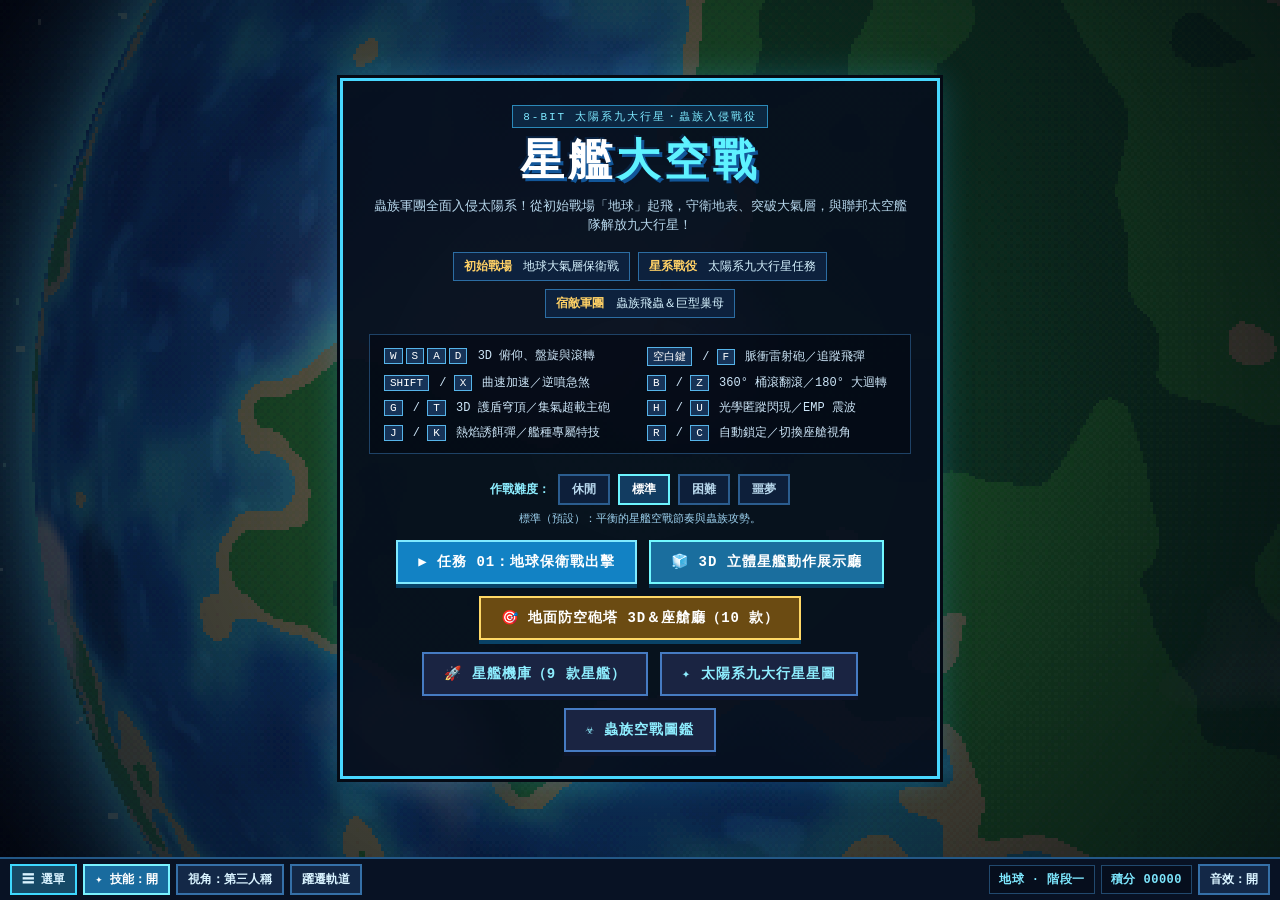
==== commit 2f2c26b0: "Update Starship Air Combat game UI, cockpit, and gameplay" ====
--- a/index.html
+++ b/index.html
@@ -4,7 +4,7 @@
   <meta charset="UTF-8" />
   <meta name="viewport" content="width=device-width, initial-scale=1.0, maximum-scale=1.0, user-scalable=no" />
   <title>星艦大空戰｜太陽系九大行星蟲族戰役</title>
-  <link rel="stylesheet" href="style.css" />
+  <link rel="stylesheet" href="style.css?v=20261126b" />
 </head>
 <body>
   <div id="game-shell">
@@ -80,7 +80,7 @@
           <div id="hud-boost-tag" class="hud-boost-tag hidden">⚡ 曲速引擎超載中</div>
         </div>
 
-        <!-- 正下方：8 項科幻戰術技能甲板（移至最下方，附動態冷卻條） -->
+        <!-- 正下方：8 項科幻戰術技能甲板（手機預設收合，點「✦ 技能」展開，不遮擋主畫面！） -->
         <div id="hud-skills">
           <button class="skill-chip ready" data-skill="roll" id="sk-roll"><span class="sk-key"><i class="sk-kbd">B</i>桶滾</span><span class="sk-st">就緒</span><span class="sk-prog"></span></button>
           <button class="skill-chip ready" data-skill="uturn" id="sk-uturn"><span class="sk-key"><i class="sk-kbd">Z</i>迴轉</span><span class="sk-st">就緒</span><span class="sk-prog"></span></button>
@@ -90,6 +90,25 @@
           <button class="skill-chip ready" data-skill="emp" id="sk-emp"><span class="sk-key"><i class="sk-kbd">U</i>EMP</span><span class="sk-st">就緒</span><span class="sk-prog"></span></button>
           <button class="skill-chip ready" data-skill="flares" id="sk-flares"><span class="sk-key"><i class="sk-kbd">J</i>誘餌</span><span class="sk-st">就緒</span><span class="sk-prog"></span></button>
           <button class="skill-chip ready" data-skill="overdrive" id="sk-overdrive"><span class="sk-key"><i class="sk-kbd">K</i>特技</span><span class="sk-st">就緒</span><span class="sk-prog"></span></button>
+        </div>
+
+        <!-- 手機／觸控專屬：左下虛擬搖桿 + 右下拇指攻擊鍵盤（不擋畫面、不沉入 Safari 網址列！） -->
+        <div id="mobile-combat-ui" class="hidden">
+          <div id="touch-pad">
+            <div id="touch-knob"></div>
+            <span class="touch-pad-hint">方向</span>
+          </div>
+          <div id="mobile-action-pad">
+            <div class="mob-arc-row">
+              <button id="mob-skills-toggle" class="mob-btn small skill" title="展開／收合 8 項技能">✦ 技能</button>
+              <button id="mob-uturn" class="mob-btn small warn" title="180° 大迴轉">↺ 迴轉</button>
+              <button id="mob-boost" class="mob-btn small cyan" title="按住曲速加速">⚡ 加速</button>
+            </div>
+            <div class="mob-main-row">
+              <button id="mob-missile" class="mob-btn med warn" title="發射追蹤飛彈">🚀 飛彈<span id="mob-missile-num">6</span></button>
+              <button id="mob-laser" class="mob-btn big fire" title="按住連射主砲">🔥 攻擊</button>
+            </div>
+          </div>
         </div>
       </div>
 
@@ -236,55 +255,77 @@
       </div>
     </div>
 
-    <!-- 底部復古控制台 -->
+    <!-- 精簡底部控制列 + 可展開收合的科幻指令選單（平時縮小成單列，需要時再點開！） -->
     <div id="control-dock">
-      <div class="dock-group">
-        <button id="btn-missions" class="dock-btn accent" title="開啟太陽系九大行星任務星圖">太陽系任務</button>
-        <button id="btn-hangar" class="dock-btn accent" title="開啟 9 款聯邦星艦機庫">星艦機庫</button>
-        <a href="starships_3d.html" class="dock-btn accent" style="text-decoration:none;" title="開啟 3D 立體星艦 14 種動作展示廳">3D展示廳</a>
-        <a href="turrets_3d.html" class="dock-btn warn" style="text-decoration:none;" title="開啟 10 款地面防空砲塔 3D、動作圖與坐進座艙射擊模擬">防空砲塔廳</a>
-        <button id="btn-3d-mode" class="dock-btn active" title="切換 3D 立體模型 / 2D 像素圖示">3D立體：開</button>
-        <button id="btn-bestiary" class="dock-btn" title="檢視全 10 階空戰蟲族圖鑑">蟲族圖鑑</button>
-        <button id="btn-cam" class="dock-btn" title="切換視角 (C)">視角：第三人稱</button>
-        <button id="btn-autolock" class="dock-btn active" title="自動鎖定開關 (R)">自動鎖定：開</button>
-        <button id="btn-next-target" class="dock-btn" title="切換鎖定目標 (Tab)">切換目標</button>
-        <button id="btn-roll" class="dock-btn accent" title="360° 桶滾閃避翻滾 (B)">桶滾(B)</button>
-        <button id="btn-uturn" class="dock-btn warn" title="180° 戰術大迴轉 (Z)">大迴轉(Z)</button>
-        <button id="btn-shield" class="dock-btn" title="展開 3D 能量護盾穹頂 (G)">護盾(G)</button>
-        <button id="btn-beam" class="dock-btn warn" title="集氣超載貫穿主砲 (T)">主砲(T)</button>
-        <button id="btn-cloak" class="dock-btn" title="光學匿蹤與相位閃現 (H)">匿蹤(H)</button>
-        <button id="btn-emp" class="dock-btn" title="釋放 EMP 電磁震波 (U)">EMP(U)</button>
-        <button id="btn-flares" class="dock-btn" title="施放熱焰誘餌彈 (J)">誘餌(J)</button>
-        <button id="btn-overdrive" class="dock-btn accent" title="艦種專屬特技展開 (K)">特技(K)</button>
-        <button id="btn-boost" class="dock-btn accent" title="按住加速推進 (Shift)">加速</button>
-      </div>
-      <div class="dock-group">
-        <button id="btn-zone-earth" class="dock-btn" title="返回本行星地表空戰區">地表空戰</button>
-        <button id="btn-zone-space" class="dock-btn" title="直接飛升至本行星軌道艦隊戰區">躍遷軌道</button>
-        <span class="dock-readout" id="dock-mission">地球 · 階段一</span>
-        <span class="dock-readout" id="dock-score">積分 00000</span>
-        <button id="btn-diff" class="dock-btn accent" title="點擊切換遊戲難度（休閒／標準／困難／噩夢）">難度：標準</button>
-        <button id="btn-fire-laser" class="dock-btn danger mobile-only">雷射砲</button>
-        <button id="btn-fire-missile" class="dock-btn warn mobile-only">追蹤飛彈</button>
-        <button id="btn-mute" class="dock-btn" title="音效開關 (M)">音效：開</button>
-      </div>
-    </div>
-
-    <!-- 觸控虛擬搖桿（行動裝置自動顯示） -->
-    <div id="touch-pad" class="hidden">
-      <div id="touch-knob"></div>
+      <div id="dock-bar-top">
+        <div class="dock-group">
+          <button id="btn-toggle-menu" class="dock-btn accent" title="展開／收合完整功能選單">☰ 選單</button>
+          <button id="btn-toggle-skills" class="dock-btn" title="顯示／隱藏 8 項技能列">✦ 技能</button>
+          <button id="btn-cam" class="dock-btn desktop-quick" title="切換視角 (C)">視角：第三人稱</button>
+          <button id="btn-zone-space" class="dock-btn desktop-quick" title="直接飛升至本行星軌道艦隊戰區">躍遷軌道</button>
+        </div>
+        <div class="dock-group">
+          <span class="dock-readout" id="dock-mission">地球 · 階段一</span>
+          <span class="dock-readout" id="dock-score">積分 00000</span>
+          <button id="btn-mute" class="dock-btn" title="音效開關 (M)">音效：開</button>
+        </div>
+      </div>
+
+      <!-- 可收合指令選單抽屜（點「☰ 選單」展開，點擊空白或再點一次即縮小！） -->
+      <div id="dock-menu-drawer" class="hidden">
+        <div class="drawer-head">
+          <span>指揮中心選單 // COMMAND MENU</span>
+          <button id="btn-close-drawer" class="dock-btn">▾ 收合選單</button>
+        </div>
+        <div class="drawer-section">
+          <div class="drawer-label">戰役與機庫</div>
+          <div class="dock-group">
+            <button id="btn-missions" class="dock-btn accent" title="開啟太陽系九大行星任務星圖">太陽系任務</button>
+            <button id="btn-hangar" class="dock-btn accent" title="開啟 9 款聯邦星艦機庫">星艦機庫</button>
+            <button id="btn-bestiary" class="dock-btn" title="檢視全 10 階空戰蟲族圖鑑">蟲族圖鑑</button>
+            <a href="starships_3d.html" class="dock-btn accent" style="text-decoration:none;">3D展示廳</a>
+            <a href="turrets_3d.html" class="dock-btn warn" style="text-decoration:none;">防空砲塔廳</a>
+          </div>
+        </div>
+        <div class="drawer-section">
+          <div class="drawer-label">戰區與戰鬥系統</div>
+          <div class="dock-group">
+            <button id="btn-zone-earth" class="dock-btn" title="返回本行星地表空戰區">地表空戰</button>
+            <button id="btn-zone-space-drawer" class="dock-btn" title="躍遷至本行星軌道">躍遷軌道</button>
+            <button id="btn-cam-drawer" class="dock-btn" title="切換第一／第三人稱視角">切換視角</button>
+            <button id="btn-3d-mode" class="dock-btn active" title="切換 3D 立體模型 / 2D 像素圖示">3D立體：開</button>
+            <button id="btn-autolock" class="dock-btn active" title="自動鎖定開關 (R)">自動鎖定：開</button>
+            <button id="btn-next-target" class="dock-btn" title="切換鎖定目標 (Tab)">切換目標</button>
+            <button id="btn-diff" class="dock-btn accent" title="點擊切換遊戲難度（休閒／標準／困難／噩夢）">難度：標準</button>
+          </div>
+        </div>
+        <div class="drawer-section">
+          <div class="drawer-label">星艦戰術動作</div>
+          <div class="dock-group">
+            <button id="btn-roll" class="dock-btn accent">桶滾(B)</button>
+            <button id="btn-uturn" class="dock-btn warn">大迴轉(Z)</button>
+            <button id="btn-shield" class="dock-btn">護盾(G)</button>
+            <button id="btn-beam" class="dock-btn warn">主砲(T)</button>
+            <button id="btn-cloak" class="dock-btn">匿蹤(H)</button>
+            <button id="btn-emp" class="dock-btn">EMP(U)</button>
+            <button id="btn-flares" class="dock-btn">誘餌(J)</button>
+            <button id="btn-overdrive" class="dock-btn accent">特技(K)</button>
+            <button id="btn-boost" class="dock-btn accent">加速</button>
+          </div>
+        </div>
+      </div>
     </div>
   </div>
 
   <!-- 模組腳本 -->
-  <script src="js/math.js"></script>
-  <script src="js/audio.js"></script>
-  <script src="js/missions.js"></script>
-  <script src="js/sprites.js"></script>
-  <script src="js/planet_gl.js"></script>
-  <script src="js/models.js"></script>
-  <script src="js/renderer3d.js"></script>
-  <script src="js/cockpit.js"></script>
-  <script src="js/game.js"></script>
+  <script src="js/math.js?v=20261126"></script>
+  <script src="js/audio.js?v=20261126"></script>
+  <script src="js/missions.js?v=20261126"></script>
+  <script src="js/sprites.js?v=20261126"></script>
+  <script src="js/planet_gl.js?v=20261126"></script>
+  <script src="js/models.js?v=20261126"></script>
+  <script src="js/renderer3d.js?v=20261126"></script>
+  <script src="js/cockpit.js?v=20261126"></script>
+  <script src="js/game.js?v=20261126"></script>
 </body>
 </html>
--- a/style.css
+++ b/style.css
@@ -698,10 +698,119 @@
   .skill-chip .sk-st { font-size: 10px; }
 }
 
-@media (max-width: 720px) {
-  .target-panel { top: 96px; width: min(300px, 88vw); }
-  #comms-bar { top: 170px; }
-  #boss-bar { top: 216px; width: min(320px, 84vw); }
+/* Mobile Portrait & Narrow Screen Clean Anti-Overlap Layout */
+@media (max-width: 768px) {
+  .desktop-quick {
+    display: none !important;
+  }
+  #hud-player {
+    top: 6px;
+    left: 6px;
+    width: calc(52% - 9px);
+    padding: 5px 7px;
+    gap: 4px;
+  }
+  .flight-panel {
+    top: 6px;
+    right: 6px;
+    width: calc(48% - 9px);
+    padding: 5px 7px;
+    gap: 2px;
+  }
+  .hud-panel-head {
+    display: none;
+  }
+  .hud-lbl,
+  .hud-num,
+  .hud-tag,
+  .hud-telemetry,
+  .hud-telemetry strong {
+    font-size: 11px;
+  }
+  .hud-num {
+    min-width: 24px;
+  }
+  .hud-bar-track {
+    height: 8px;
+  }
+  .hud-mini-status {
+    display: none;
+  }
+  /* Row 2: Enemy Target Card sits cleanly BELOW Row 1 with zero overlap! */
+  .target-panel {
+    top: 88px;
+    width: calc(100% - 14px);
+    max-width: 350px;
+    min-width: 0;
+    padding: 4px 8px;
+    gap: 8px;
+  }
+  .hud-target-icon-wrap {
+    width: 38px;
+    height: 38px;
+    flex: 0 0 38px;
+  }
+  .hud-target-sprite {
+    transform: scale(0.75);
+    transform-origin: center;
+  }
+  .hud-target-name { font-size: 12px; }
+  .hud-target-act, .hud-target-dist { font-size: 11px; }
+  #comms-bar {
+    top: 150px;
+    max-width: 92vw;
+    padding: 4px 8px;
+  }
+  #boss-bar {
+    top: 192px;
+    width: min(320px, 88vw);
+  }
+  /* Skills bar on mobile floats neatly in a compact tray ABOVE thumb pads ONLY when toggled open! */
+  #hud-skills {
+    left: 8px;
+    right: 8px;
+    bottom: 128px;
+    background: rgba(5, 14, 28, 0.88);
+    border: 1px solid rgba(72, 218, 255, 0.65);
+    padding: 6px;
+    gap: 5px;
+    z-index: 22;
+  }
+  .skill-chip {
+    min-width: calc(25% - 5px);
+    padding: 4px 3px 6px;
+  }
+  .skill-chip .sk-key { font-size: 10px; }
+  .skill-chip .sk-st { font-size: 9px; }
+  #control-dock {
+    padding: 4px 6px calc(4px + env(safe-area-inset-bottom, 0px));
+  }
+  #dock-bar-top {
+    flex-wrap: nowrap;
+    gap: 4px;
+    min-height: 28px;
+  }
+  #dock-bar-top .dock-group {
+    flex-wrap: nowrap;
+    gap: 4px;
+    min-width: 0;
+  }
+  #dock-bar-top .dock-btn {
+    font-size: 11px;
+    padding: 4px 6px;
+    white-space: nowrap;
+  }
+  #dock-bar-top .dock-readout {
+    font-size: 10px;
+    padding: 4px 5px;
+    white-space: nowrap;
+  }
+  #dock-mission {
+    max-width: 84px;
+    overflow: hidden;
+    text-overflow: ellipsis;
+    white-space: nowrap;
+  }
 }
 
 .boss-label {
@@ -904,17 +1013,208 @@
   color: #ffd166;
 }
 
-/* Bottom Control Dock */
+/* Bottom Slim Control Bar + Collapsible Command Menu Drawer */
 #control-dock {
-  display: flex;
-  flex-wrap: wrap;
+  position: relative;
+  display: flex;
+  flex-direction: column;
+  padding: 5px 10px calc(5px + env(safe-area-inset-bottom, 0px));
+  background: #081224;
+  border-top: 2px solid #235887;
+  z-index: 26;
+}
+
+#dock-bar-top {
+  display: flex;
   align-items: center;
   justify-content: space-between;
+  gap: 6px;
+  min-height: 30px;
+}
+
+#dock-menu-drawer {
+  position: absolute;
+  left: 8px;
+  right: 8px;
+  bottom: calc(100% + 6px);
+  max-height: 68vh;
+  overflow-y: auto;
+  background: rgba(6, 16, 34, 0.96);
+  border: 2px solid #48d8ff;
+  box-shadow: 0 0 0 2px #030812, 0 -6px 26px rgba(0, 0, 0, 0.75);
+  padding: 10px 12px;
+  display: flex;
+  flex-direction: column;
+  gap: 10px;
+  z-index: 35;
+  backdrop-filter: blur(6px);
+}
+
+.drawer-head {
+  display: flex;
+  align-items: center;
+  justify-content: space-between;
+  border-bottom: 1px solid rgba(72, 216, 255, 0.35);
+  padding-bottom: 6px;
+  font-size: 12px;
+  font-weight: 700;
+  color: #7ee8ff;
+  letter-spacing: 1px;
+}
+
+.drawer-section {
+  display: flex;
+  flex-direction: column;
+  gap: 5px;
+}
+
+.drawer-label {
+  font-size: 11px;
+  font-weight: 700;
+  color: #ffd166;
+}
+
+/* Mobile Thumb Combat Overlay (Joystick left + Attack/Missile/Boost right) */
+#mobile-combat-ui {
+  position: absolute;
+  inset: 0;
+  z-index: 18;
+  pointer-events: none;
+}
+
+#touch-pad {
+  position: absolute;
+  left: 14px;
+  bottom: 14px;
+  width: 96px;
+  height: 96px;
+  border-radius: 50%;
+  border: 2px solid rgba(94, 242, 255, 0.65);
+  background: radial-gradient(circle, rgba(16, 48, 82, 0.42), rgba(4, 14, 28, 0.62));
+  box-shadow: 0 0 12px rgba(72, 218, 255, 0.25);
+  pointer-events: auto;
+  touch-action: none;
+}
+
+.touch-pad-hint {
+  position: absolute;
+  left: 50%;
+  bottom: 6px;
+  transform: translateX(-50%);
+  font-size: 9px;
+  font-weight: 700;
+  color: rgba(138, 240, 255, 0.72);
+  pointer-events: none;
+}
+
+#touch-knob {
+  position: absolute;
+  left: 50%;
+  top: 50%;
+  width: 38px;
+  height: 38px;
+  margin-left: -19px;
+  margin-top: -19px;
+  border-radius: 50%;
+  background: rgba(94, 242, 255, 0.78);
+  border: 2px solid #ffffff;
+  box-shadow: 0 0 10px rgba(94, 242, 255, 0.65);
+}
+
+#mobile-action-pad {
+  position: absolute;
+  right: 10px;
+  bottom: 12px;
+  display: flex;
+  flex-direction: column;
+  align-items: flex-end;
   gap: 8px;
-  padding: 7px 12px;
-  background: #091224;
-  border-top: 2px solid #204a73;
-  z-index: 20;
+  pointer-events: none;
+}
+
+.mob-arc-row,
+.mob-main-row {
+  display: flex;
+  align-items: flex-end;
+  gap: 8px;
+  pointer-events: none;
+}
+
+.mob-btn {
+  pointer-events: auto;
+  touch-action: none;
+  font-family: "Noto Sans TC", "Microsoft JhengHei", monospace;
+  font-weight: 700;
+  color: #ffffff;
+  border-radius: 50%;
+  border: 2px solid #5ef2ff;
+  background: rgba(8, 26, 48, 0.76);
+  box-shadow: 0 0 10px rgba(0, 0, 0, 0.55);
+  display: flex;
+  flex-direction: column;
+  align-items: center;
+  justify-content: center;
+  text-shadow: 1px 1px 0 #000;
+  cursor: pointer;
+}
+
+.mob-btn:active,
+.mob-btn.pressed {
+  transform: scale(0.93);
+  filter: brightness(1.25);
+}
+
+.mob-btn.small {
+  width: 46px;
+  height: 34px;
+  border-radius: 8px;
+  font-size: 10px;
+}
+
+.mob-btn.small.skill {
+  border-color: #7effb2;
+  background: rgba(10, 44, 28, 0.82);
+  color: #b8ffd2;
+}
+
+.mob-btn.small.skill.active {
+  border-color: #ffea61;
+  background: rgba(102, 74, 8, 0.9);
+  color: #ffea61;
+}
+
+.mob-btn.small.warn {
+  border-color: #ffd166;
+  background: rgba(84, 58, 12, 0.82);
+  color: #ffe899;
+}
+
+.mob-btn.small.cyan {
+  border-color: #5ef2ff;
+  background: rgba(10, 56, 84, 0.82);
+  color: #aef9ff;
+}
+
+.mob-btn.med {
+  width: 56px;
+  height: 56px;
+  font-size: 11px;
+  border-color: #ffd166;
+  background: radial-gradient(circle, rgba(140, 92, 12, 0.88), rgba(66, 38, 6, 0.9));
+}
+
+.mob-btn.med span {
+  font-size: 11px;
+  color: #ffea61;
+}
+
+.mob-btn.big.fire {
+  width: 68px;
+  height: 68px;
+  font-size: 13px;
+  border-color: #ff6b7a;
+  background: radial-gradient(circle, rgba(220, 42, 64, 0.92), rgba(118, 14, 28, 0.94));
+  box-shadow: 0 0 16px rgba(255, 68, 92, 0.55);
 }
 
 .dock-group {
@@ -975,32 +1275,7 @@
   display: none;
 }
 
-/* Touch Pad */
-#touch-pad {
-  position: fixed;
-  left: 18px;
-  bottom: 64px;
-  width: 112px;
-  height: 112px;
-  border-radius: 50%;
-  border: 2px solid rgba(94, 242, 255, 0.55);
-  background: rgba(8, 22, 42, 0.45);
-  z-index: 25;
-  touch-action: none;
-}
-
-#touch-knob {
-  position: absolute;
-  left: 50%;
-  top: 50%;
-  width: 44px;
-  height: 44px;
-  margin-left: -22px;
-  margin-top: -22px;
-  border-radius: 50%;
-  background: rgba(94, 242, 255, 0.72);
-  border: 2px solid #fff;
-}
+/* Keep old duplicate #touch-pad block removed cleanly */
 
 .hidden {
   display: none !important;
